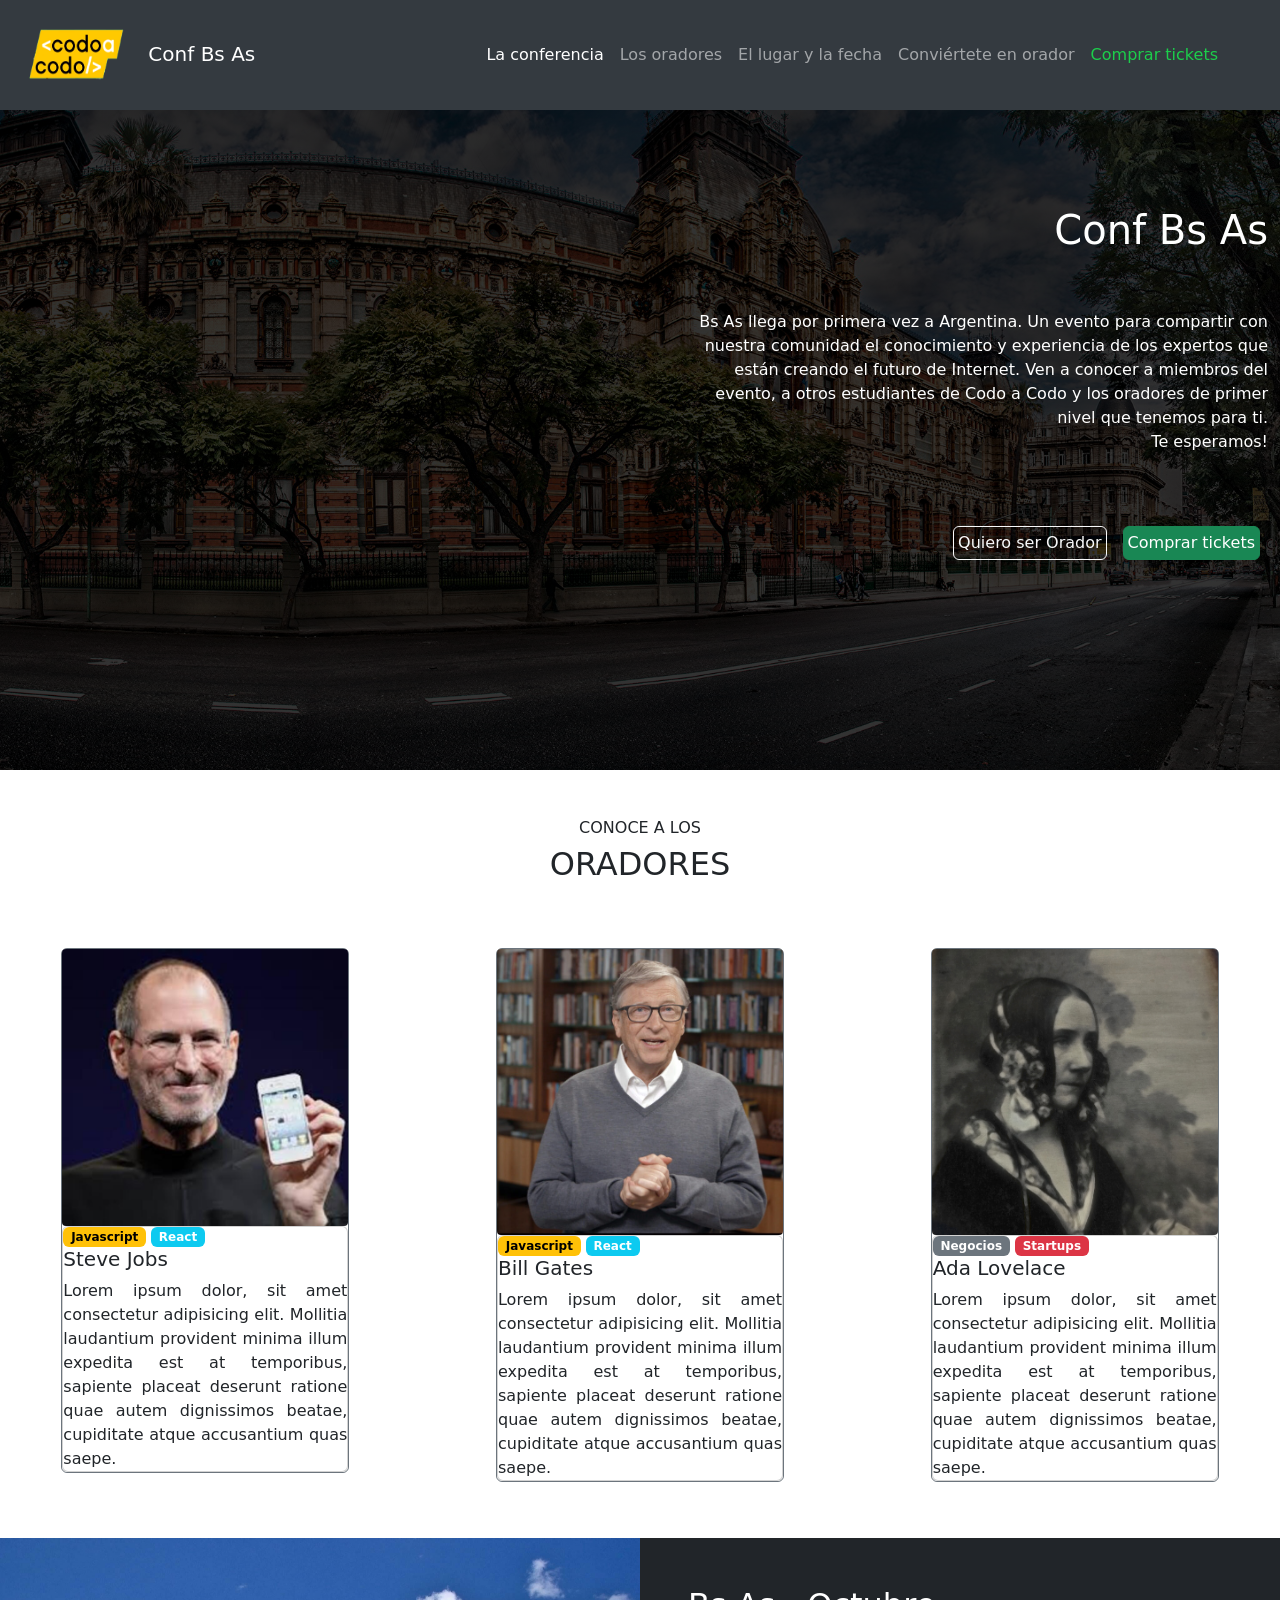
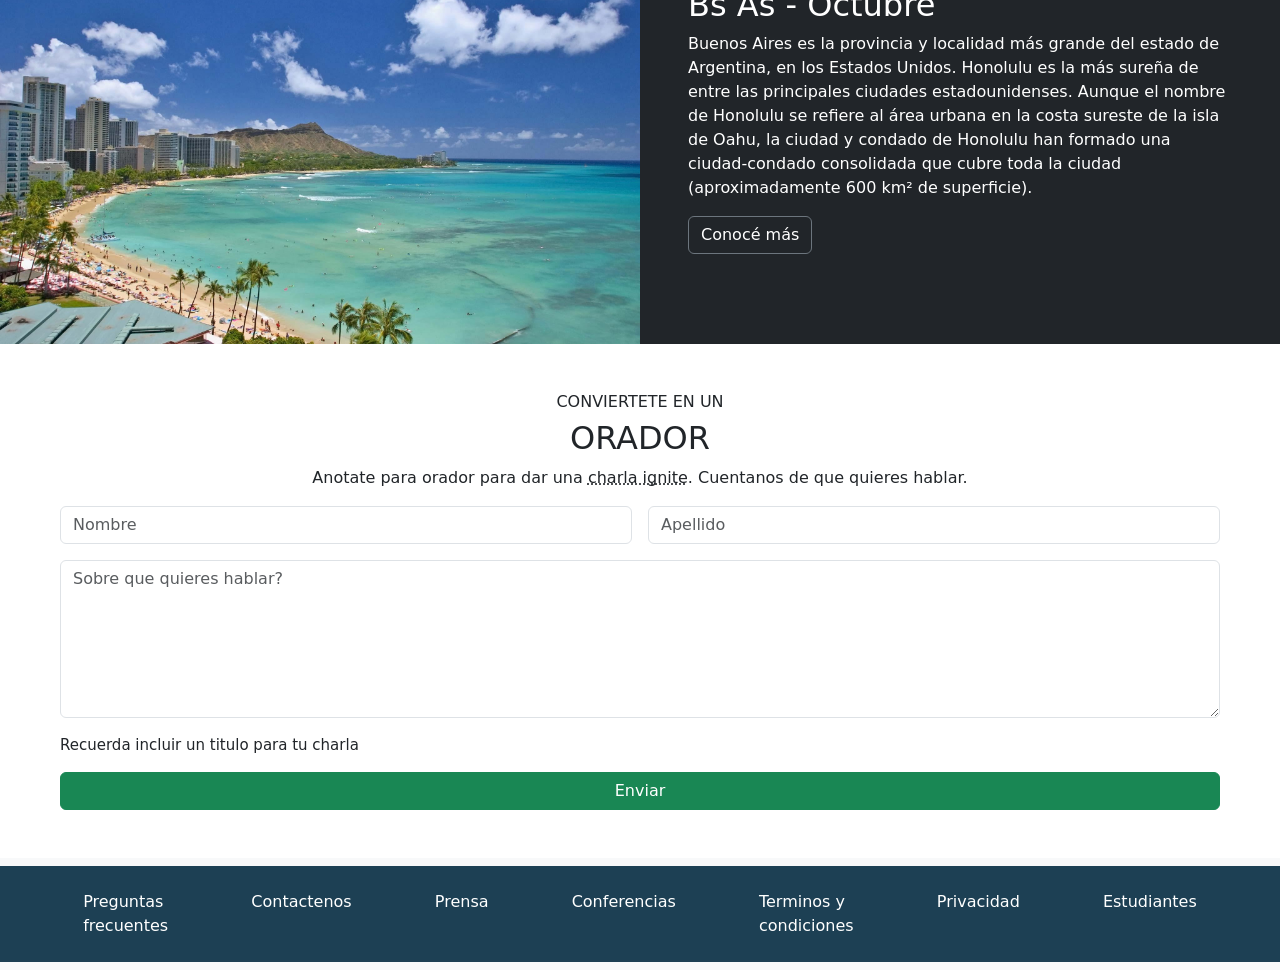
==== index.html @ 2aaca0b7 "Proyecto actualizado" ====
<!DOCTYPE html>
<html lang="en">
<head>
    <meta charset="UTF-8">
    <meta name="viewport" content="width=device-width, initial-scale=1.0">
    <title>Document</title>
    <link rel="stylesheet" href="estilos/style.css">
    <link href="https://cdn.jsdelivr.net/npm/bootstrap@5.3.2/dist/css/bootstrap.min.css" rel="stylesheet" integrity="sha384-T3c6CoIi6uLrA9TneNEoa7RxnatzjcDSCmG1MXxSR1GAsXEV/Dwwykc2MPK8M2HN" crossorigin="anonymous">

</head>
<body>
    <header class="container-fluid header">
     <div class="row">
      <nav class="navbar">
            <div class="container-fluid navbar-dark">
              <a class="navbar-brand" href="#">
                <img src="imagenes/codoacodo.png" alt="Logo"  class="d-inline-block align-text-middle"  width="130" 
                height="84">
                  Conf Bs As
              </a>
            <nav class="navbar navbar-expand-lg navbar-dark">
                <div class="container-fluid">
                  <button class="navbar-toggler" type="button" data-bs-toggle="collapse" data-bs-target="#navbarNavAltMarkup" aria-controls="navbarNavAltMarkup" aria-expanded="false" aria-label="Toggle navigation">
                    <span class="navbar-toggler-icon"></span>
                  </button>
                  <div class="collapse navbar-collapse" id="navbarNavAltMarkup">
                    <div class="navbar-nav">
                      <a class="nav-link active" aria-current="page" href="#">La conferencia</a>
                      <a class="nav-link" href="#">Los oradores</a>
                      <a class="nav-link" href="#">El lugar y la fecha</a>
                      <a class="nav-link" href="#">Conviértete en orador</a>
                      <a id="verde" class="nav-link" href="#">Comprar tickets</a>
                    </div>
                  </div>
                </div>
              </div>
            </nav>
      </nav> 
  </div>

 <div class="row d-flex justify-content-center justify-content-md-end mt-md-5 mt-sm1 gy-5 text-white text-center "> <!--border border-2 border-succcess -->
   <div class="col-12 w-75 text-md-end"> <!--border border-1 border-danger -->
  <!-- TITULO 1 -->
    <h1>Conf Bs As</h1>
  </div>
  <div class="col-12  w-75 text-md-end"> <!-- border border-1 border-light -->
<p>Bs As llega por primera vez a Argentina. Un evento para compartir con <br> nuestra comunidad el conocimiento y experiencia de los expertos que <br> están creando el futuro de Internet. Ven a conocer a miembros del <br>evento, a otros estudiantes de Codo a Codo y los oradores de primer <br> nivel que tenemos para ti. <br>Te esperamos!</p>
</div>
<div class="col-12  d-md-flex justify-content-md-end"> <!-- border border-1 border-danger -->
  <a href="#">
    <button type="button" class="btn btn-outline-light m-2 p-1">Quiero ser Orador</button>
  </a>
  <a href="#">
    <button type="button" class="btn btn-success m-2 p-1">Comprar tickets</button>
  </a>
</div>
</div>
</header> 
<!-- TITULO 2 -->
 <section class="conteiner mt-5 mb-5 "> <!--border border-1 border-dark -->
  <div class="row m-5">
    <div class="col-12 text-center">
      <h6>CONOCE A LOS</h6>
      <h2>ORADORES</h2>
    </div>
  </div>
<!-- CARDS -->
<div class="row">
   <div class="col-12 col-sm-12 col-md-6 col-lg-4 "><!--border border-1 border-danger -->
    <div class="card border-secondary m-2 mx-auto" style="width: 18rem;">
      <img src="imagenes/steve.jpg" class="card-img-top img-card rounded-1" alt="imagen_Steve_Jobs">
      <div class="card body">
        <div class="btn-toolbar" role="toolbar" aria-label="Toolbar with button groups">
          <div class="btn-group" role="group" aria-label="Third group">
        <span class="badge text-bg-warning">Javascript</span>
      </div>
      <div class="btn-group" role="group" aria-label="Third group">
        <span class="badge text-bg-info text-white" style="margin-left: 5px;">React</span>
      </div>
    </div>
      <h5 class="card-title">Steve Jobs</h5>
      <p class="card-text">Lorem ipsum dolor, sit amet consectetur adipisicing elit. Mollitia laudantium provident minima illum expedita est at temporibus, sapiente placeat deserunt ratione quae autem dignissimos beatae, cupiditate atque accusantium quas saepe.</p>
      </div>
    </div>
  </div>
   <div class="col-12 col-sm-12 col-md-6 col-lg-4 "><!--border border-1 border-danger -->
    <div class="card border-secondary m-2 mx-auto" style="width: 18rem;">
      <img src="imagenes/bill.jpg" class="card-img-top img-card rounded-1" alt="imagen_Steve_Jobs">
      <div class="card body">
        <div class="btn-toolbar" role="toolbar" aria-label="Toolbar with button groups">
          <div class="btn-group" role="group" aria-label="Third group">
        <span class="badge text-bg-warning">Javascript</span>
      </div>
      <div class="btn-group" role="group" aria-label="Third group">
        <span class="badge text-bg-info text-white" style="margin-left: 5px;">React</span>
      </div>
    </div>
      <h5 class="card-title">Bill Gates</h5>
      <p class="card-text">Lorem ipsum dolor, sit amet consectetur adipisicing elit. Mollitia laudantium provident minima illum expedita est at temporibus, sapiente placeat deserunt ratione quae autem dignissimos beatae, cupiditate atque accusantium quas saepe.</p>
      </div>
    </div>
  </div>
   <div class="col-12 col-sm-12 col-md-6 col-lg-4 "><!--border border-1 border-danger -->
    <div class="card border-secondary m-2 mx-auto" style="width: 18rem;">
      <img src="imagenes/ada.jpeg" class="card-img-top img-card rounded-1" alt="imagen_Steve_Jobs">
      <div class="card body">
        <div class="btn-toolbar" role="toolbar" aria-label="Toolbar with button groups">
          <div class="btn-group" role="group" aria-label="Third group">
             <span class="badge text-bg-secondary text-white">Negocios</span>
          </div>
          <div class="btn-group" role="group" aria-label="Third group">
            <span class="badge text-bg-danger text-white" style="margin-left: 5px;">Startups</span>
          </div>
        </div>
      <h5 class="card-title">Ada Lovelace</h5>
      <p class="card-text">Lorem ipsum dolor, sit amet consectetur adipisicing elit. Mollitia laudantium provident minima illum expedita est at temporibus, sapiente placeat deserunt ratione quae autem dignissimos beatae, cupiditate atque accusantium quas saepe.</p>
      </div>
    </div>
  </div>
</section>
<!-- IMAGEN + TEXTO -->
<section class="container-fluid">
  <div class="row">
<div class="col-sm-12 col-lg-6 g-0">
  <img class="img-fluid h-100" src="imagenes/honolulu.jpg" alt="Honolulu">
</div>  
<!-- TITULO 3 -->
<div class="col-sm-12 col-lg-6 bg-dark text-white text-sm-center text-md-center text-lg-start p-5">
 
  <h2>Bs As - Octubre</h2>
  <p>Buenos Aires es la provincia y localidad más grande del estado de Argentina, en los Estados Unidos. Honolulu es la más sureña de entre las principales ciudades estadounidenses. Aunque el nombre de Honolulu se refiere al área urbana en la costa sureste de la isla de Oahu, la ciudad y condado de Honolulu han formado una ciudad-condado consolidada que cubre toda la ciudad (aproximadamente 600 km² de superficie).
</p>
<button type="button" class="btn btn-outline-secondary text-reset">Conocé más</button>
</div>
</div>
</section>
<!-- TITULO 4 -->
 <section class="conteiner">
  <div class="row m-5">
    <div class="col-12 text-center">
 <h6>CONVIERTETE EN UN</h6>
    <h2>ORADOR</h2>
      <p>Anotate para orador para dar una <abbr title="attribute">charla ignite</abbr>. Cuentanos de que quieres hablar.</p>
    </div>
 
 <div class="col-12">
    <div class="row g-3">
      <div class="col"> 
        <input type="text" class="form-control" placeholder="Nombre" aria-label="First name">
      </div>
      <div class="col">
        <input type="text" class="form-control" placeholder="Apellido" aria-label="Last Name">
      </div>
      <div class="col-12">
      <textarea class="form-control" placeholder="Sobre que quieres hablar?" aria-label="with textarea" rows="6"></textarea>
      </div>
      <div class="col-12">
      <p style="font-size:15px;">Recuerda incluir un titulo para tu charla</p>
      <button type="button" class="btn btn-success w-100">Enviar</button> 
      </div>
  </div></div>
 </section>
<!-- FOOTER -->
<footer class="container-fluid footer" >
  <div class="row">
   <nav class="navbar navbar-expand-lg bg-body-tertiary justify-content-around align-items-center">
        <ul class="nav justify-content-evenly w-100 p-3 d-flex" style="background-color: #1D4054;">
            <li class="nav-item" >
              <a  class="nav-link active text-white"  aria-current="page" href="#">Preguntas <br> frecuentes</a>
             </li>
             <li class="nav-item">
              <a class="nav-link text-white" href="#">Contactenos</a>
             </li>
             <li class="nav-item">
               <a class="nav-link text-white" href="#">Prensa</a>
             </li>
             <li class="nav-item">
              <a class="nav-link text-white" href="#">Conferencias</a>
             </li>
             <li class="nav-item">
               <a class="nav-link text-white" href="#">Terminos y <br> condiciones</a>
             </li>  
             <li class="nav-item">
              <a class="nav-link text-white" href="#">Privacidad</a>
             </li>
             <li class="nav-item">
              <a class="nav-link text-white" href="#">Estudiantes</a>
             </li>
          </ul>   
    </nav>
  </div>
</footer>
<!-- SCRIPT BOOTSTRAP -->
    <script src="https://cdn.jsdelivr.net/npm/bootstrap@5.3.2/dist/js/bootstrap.bundle.min.js" integrity="sha384-C6RzsynM9kWDrMNeT87bh95OGNyZPhcTNXj1NW7RuBCsyN/o0jlpcV8Qyq46cDfL" crossorigin="anonymous"></script>
</body>
</html>
---- estilos/style.css ----
@import url('https://fonts.googleapis.com/css2?family=Poppins&display=swap');
/* HEADER */
.navbar{
    background-color: #343A40;
}
.navbar-nav{
    margin-right:30px;
}
#verde{
    color: #1cce4b;
}
body{
    font-family: 'Poppins', sans-serif;
}
header{
    background-image: linear-gradient(rgba(0,0,0,0.8), rgba(0,0,0,0.8)), url(../imagenes/ba1.jpg);
    background-position: center;
    background-size: cover;
    height: 770px;
}
/* CArds */
.card{
    max-width: 18rem;
}
.card-text{
    text-align: justify;
}
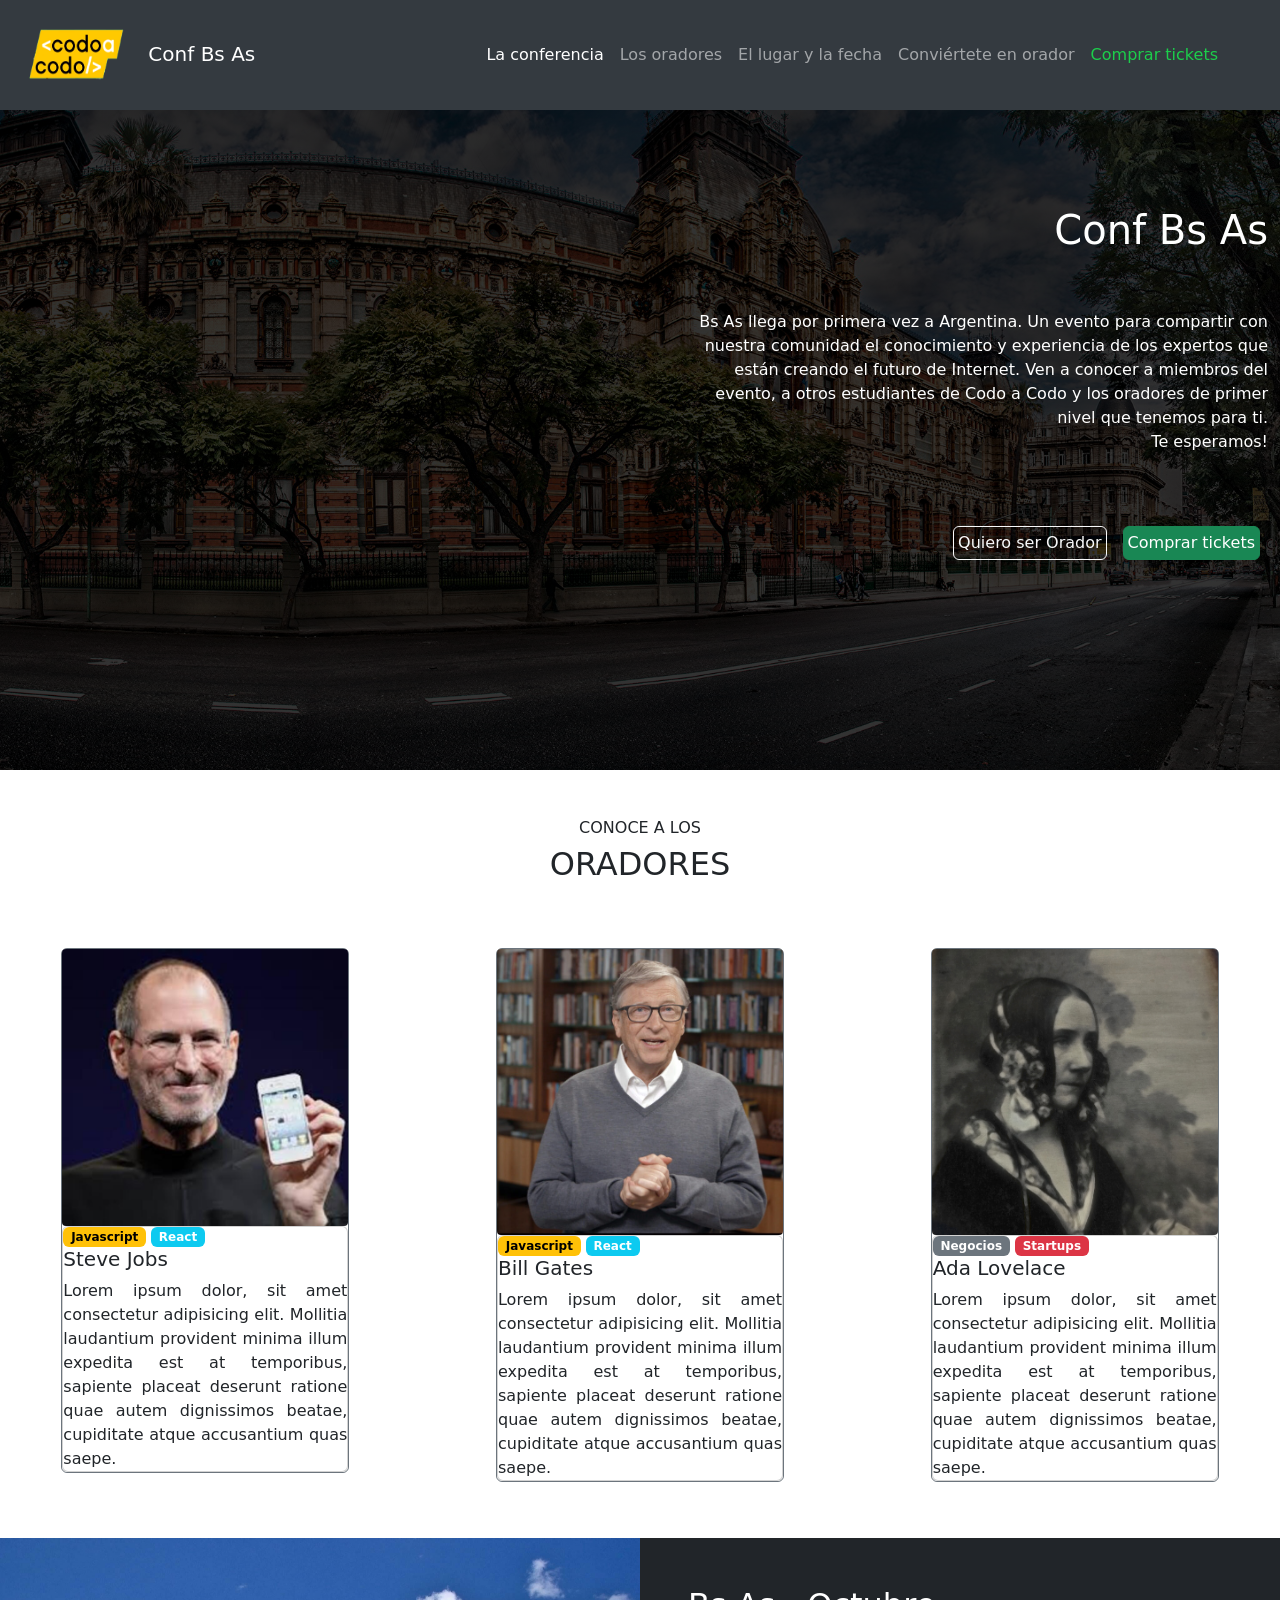
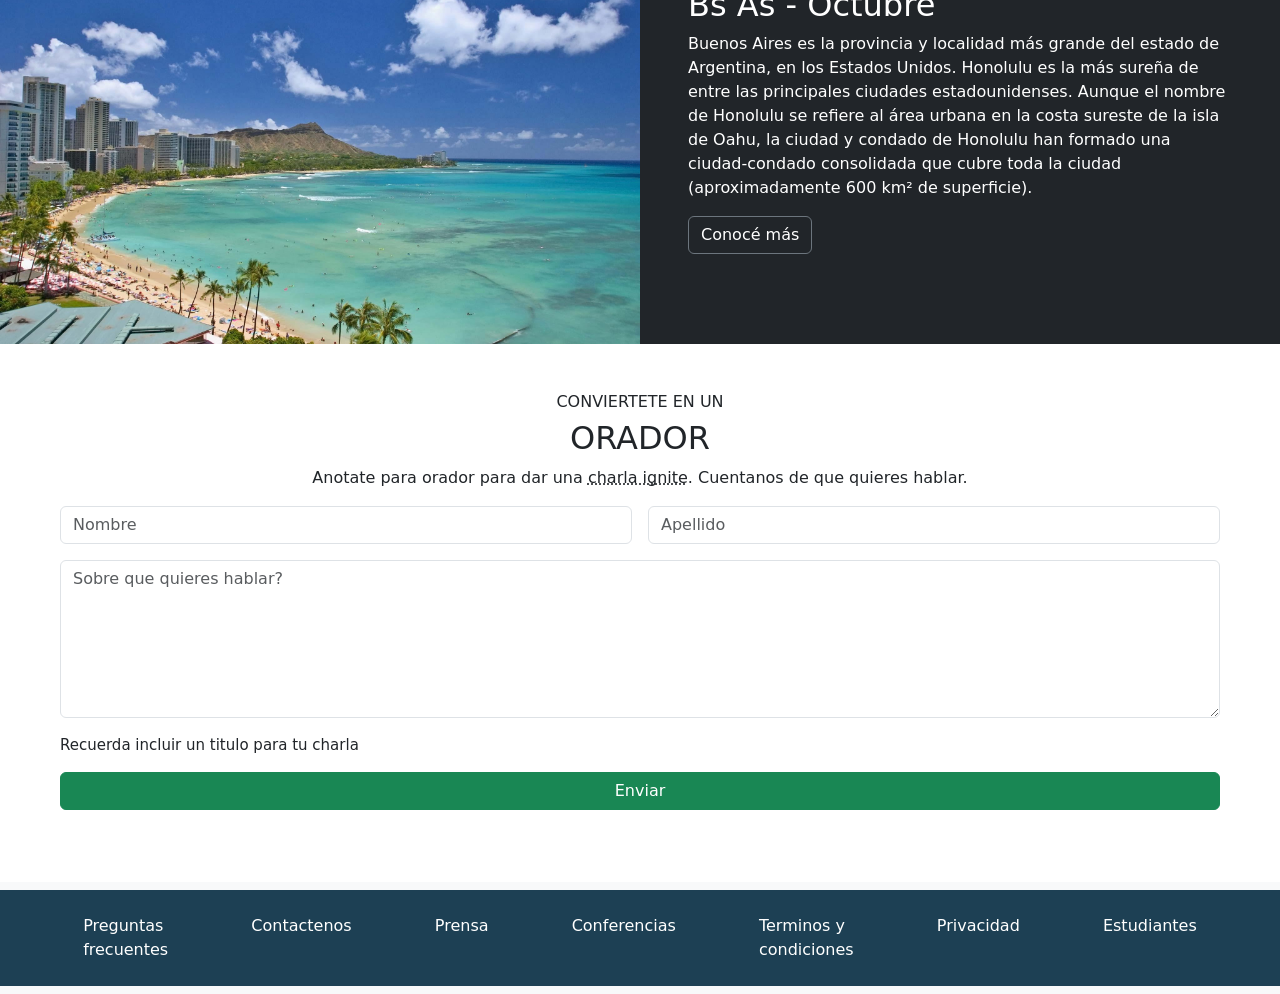
==== commit 52b039e3: "modified:   index.html 	modified:   index.html 	modified:   index2.html 	modified:   index2.js" ====
--- a/index.html
+++ b/index.html
@@ -29,7 +29,7 @@
                       <a class="nav-link" href="#">Los oradores</a>
                       <a class="nav-link" href="#">El lugar y la fecha</a>
                       <a class="nav-link" href="#">Conviértete en orador</a>
-                      <a id="verde" class="nav-link" href="#">Comprar tickets</a>
+                      <a id="verde" class="nav-link" href="../index2.html">Comprar tickets</a>
                     </div>
                   </div>
                 </div>
@@ -158,8 +158,9 @@
       <p style="font-size:15px;">Recuerda incluir un titulo para tu charla</p>
       <button type="button" class="btn btn-success w-100">Enviar</button> 
       </div>
-  </div></div>
- </section>
+  </div>
+</div>
+</section> <br>
 <!-- FOOTER -->
 <footer class="container-fluid footer" >
   <div class="row">
